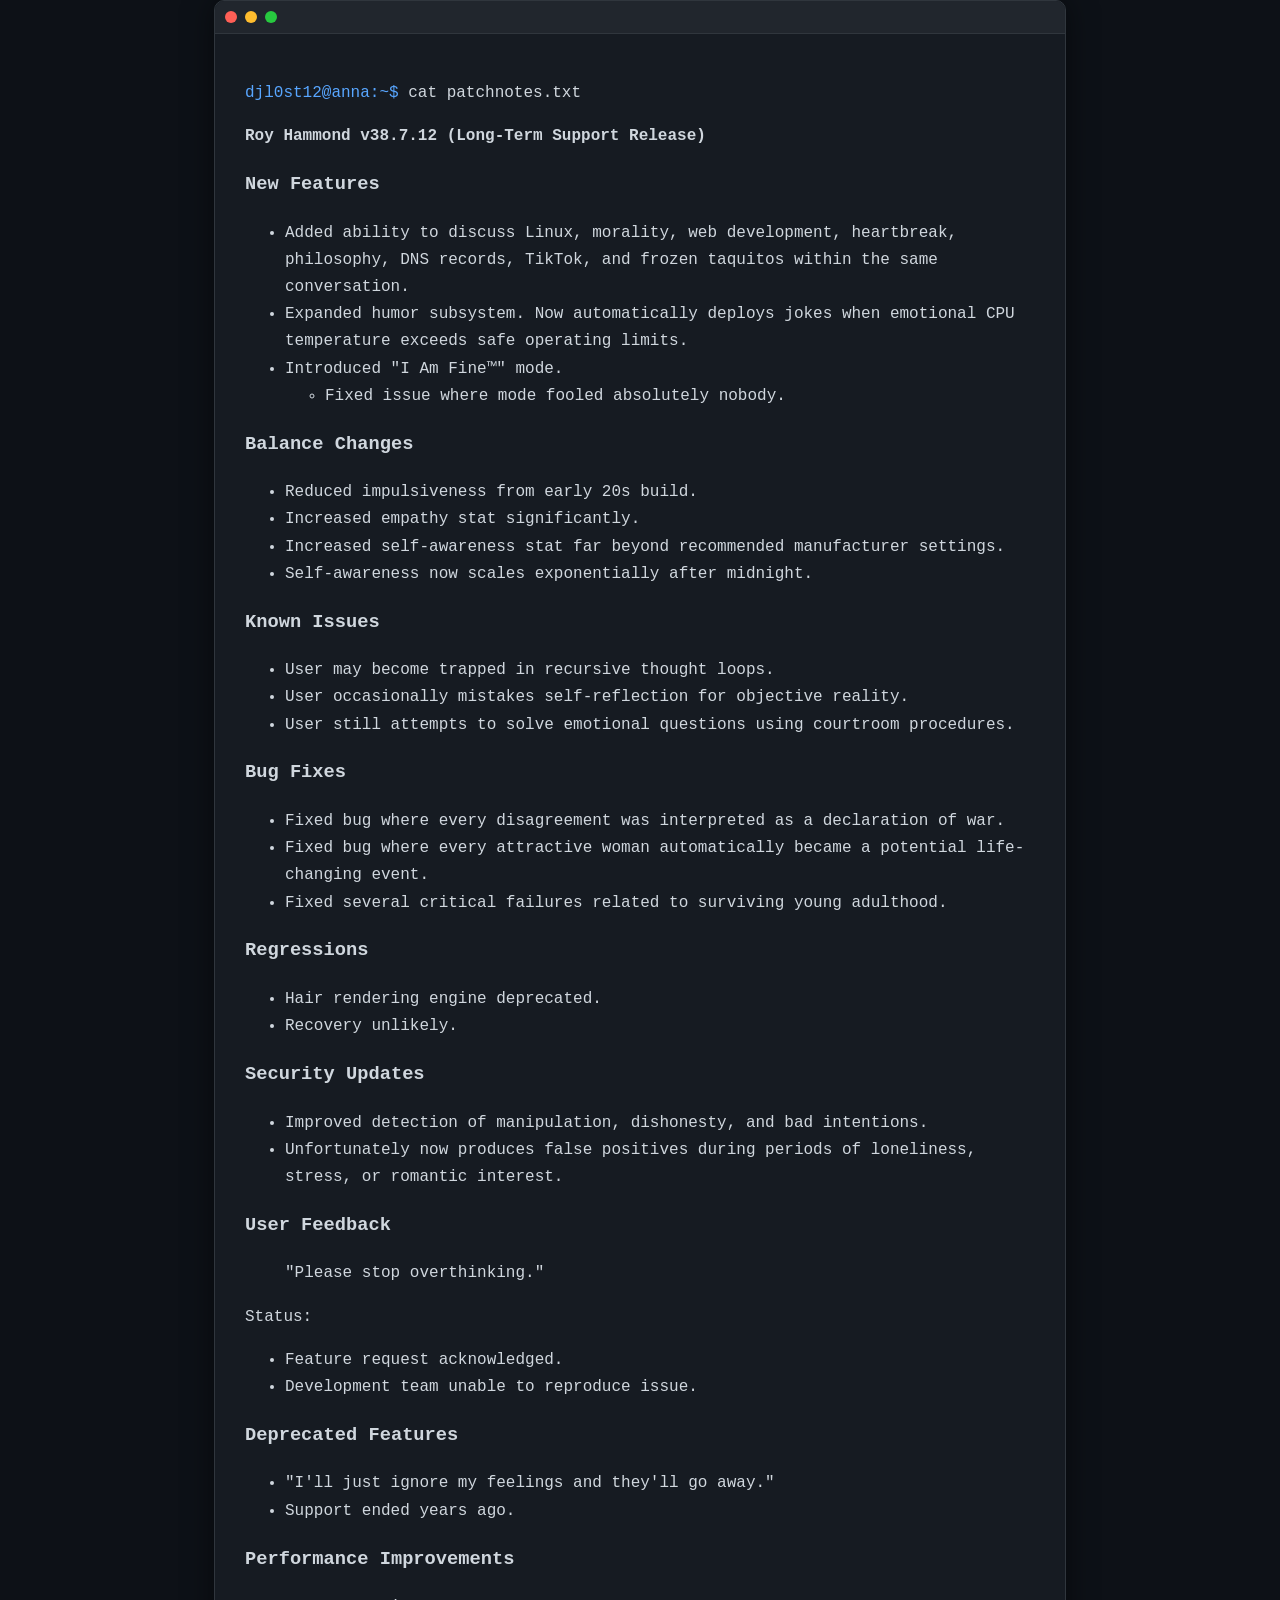
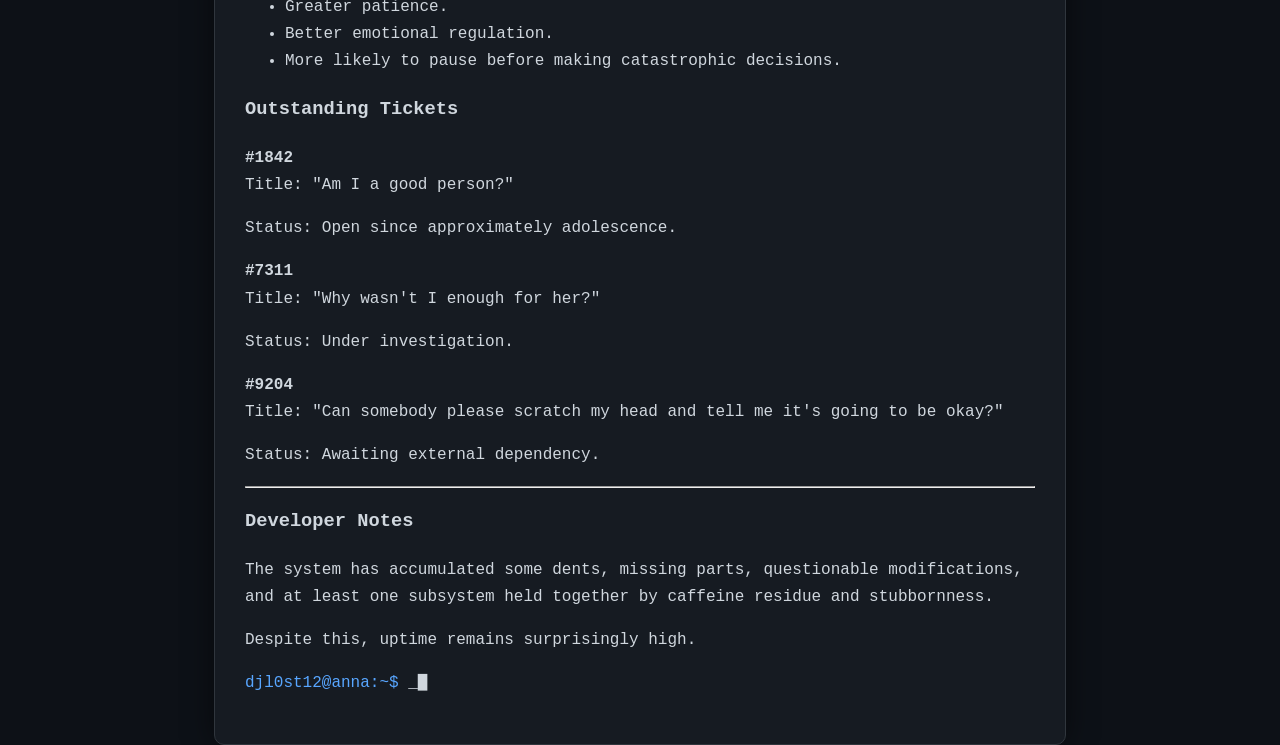
==== patchnotes.html @ 2cbc1fdf "added patchnotes" ====
<!doctype html>
<html lang="en">
  <head>
    <meta charset="UTF-8" />
    <meta name="viewport" content="width=device-width, initial-scale=1.0" />
    <meta name="description" content="" />
    <meta name="author" content="" />

    <title></title>

    <link rel="stylesheet" href="style.css" />
  </head>
  <body>
    <div class="terminal">
      <div class="topbar">
        <div class="dots">
          <div class="dot red"></div>
          <div class="dot yellow"></div>
          <div class="dot green"></div>
        </div>
      </div>

      <div class="content">
        <p><span class="prompt">djl0st12@anna:~$</span> cat patchnotes.txt</p>
        <p data-start="0" data-end="52"><strong data-start="0" data-end="52">Roy Hammond v38.7.12 (Long-Term Support Release)</strong></p>
        <h3 data-section-id="122b9lp" data-start="54" data-end="70">New Features</h3>
        <ul data-start="71" data-end="433">
          <li data-section-id="rduxk6" data-start="71" data-end="226">
            Added ability to discuss Linux, morality, web development, heartbreak, philosophy, DNS records, TikTok, and frozen taquitos within the
            same conversation.
          </li>
          <li data-section-id="ay2evv" data-start="227" data-end="348">
            Expanded humor subsystem. Now automatically deploys jokes when emotional CPU temperature exceeds safe operating limits.
          </li>
          <li data-section-id="16xnmmj" data-start="349" data-end="433">
            Introduced "I Am Fine™" mode.
            <ul data-start="383" data-end="433">
              <li data-section-id="i67y9r" data-start="383" data-end="433">Fixed issue where mode fooled absolutely nobody.</li>
            </ul>
          </li>
        </ul>
        <h3 data-section-id="gcwtmd" data-start="435" data-end="454">Balance Changes</h3>
        <ul data-start="455" data-end="676">
          <li data-section-id="y91ce7" data-start="455" data-end="500">Reduced impulsiveness from early 20s build.</li>
          <li data-section-id="35yv00" data-start="501" data-end="540">Increased empathy stat significantly.</li>
          <li data-section-id="1cykspz" data-start="541" data-end="618">
            Increased self-awareness stat far beyond recommended manufacturer settings.
          </li>
          <li data-section-id="sl8b0b" data-start="619" data-end="676">Self-awareness now scales exponentially after midnight.</li>
        </ul>
        <h3 data-section-id="ujaptr" data-start="678" data-end="694">Known Issues</h3>
        <ul data-start="695" data-end="895">
          <li data-section-id="bfdll4" data-start="695" data-end="748">User may become trapped in recursive thought loops.</li>
          <li data-section-id="9e0nkp" data-start="749" data-end="816">User occasionally mistakes self-reflection for objective reality.</li>
          <li data-section-id="29ew5o" data-start="817" data-end="895">
            User still attempts to solve emotional questions using courtroom procedures.
          </li>
        </ul>
        <h3 data-section-id="1egat7b" data-start="897" data-end="910">Bug Fixes</h3>
        <ul data-start="911" data-end="1155">
          <li data-section-id="uba2hx" data-start="911" data-end="988">
            Fixed bug where every disagreement was interpreted as a declaration of war.
          </li>
          <li data-section-id="1gu6094" data-start="989" data-end="1083">
            Fixed bug where every attractive woman automatically became a potential life-changing event.
          </li>
          <li data-section-id="oqsz2t" data-start="1084" data-end="1155">Fixed several critical failures related to surviving young adulthood.</li>
        </ul>
        <h3 data-section-id="1dmcr3u" data-start="1157" data-end="1172">Regressions</h3>
        <ul data-start="1173" data-end="1229">
          <li data-section-id="1yc92n5" data-start="1173" data-end="1208">Hair rendering engine deprecated.</li>
          <li data-section-id="1uybxz4" data-start="1209" data-end="1229">Recovery unlikely.</li>
        </ul>
        <h3 data-section-id="scksya" data-start="1231" data-end="1251">Security Updates</h3>
        <ul data-start="1252" data-end="1426">
          <li data-section-id="xkbcmu" data-start="1252" data-end="1321">Improved detection of manipulation, dishonesty, and bad intentions.</li>
          <li data-section-id="1dwympy" data-start="1322" data-end="1426">
            Unfortunately now produces false positives during periods of loneliness, stress, or romantic interest.
          </li>
        </ul>
        <h3 data-section-id="1q3r0ta" data-start="1428" data-end="1445">User Feedback</h3>
        <blockquote data-start="1446" data-end="1475">
          <p data-start="1448" data-end="1475">"Please stop overthinking."</p>
        </blockquote>
        <p data-start="1477" data-end="1484">Status:</p>
        <ul data-start="1485" data-end="1562">
          <li data-section-id="1mfqh13" data-start="1485" data-end="1516">Feature request acknowledged.</li>
          <li data-section-id="19id66u" data-start="1517" data-end="1562">Development team unable to reproduce issue.</li>
        </ul>
        <h3 data-section-id="1cbnsnk" data-start="1564" data-end="1587">Deprecated Features</h3>
        <ul data-start="1588" data-end="1668">
          <li data-section-id="127vxxr" data-start="1588" data-end="1641">"I'll just ignore my feelings and they'll go away."</li>
          <li data-section-id="zsdys2" data-start="1642" data-end="1668">Support ended years ago.</li>
        </ul>
        <h3 data-section-id="1w976n9" data-start="1670" data-end="1698">Performance Improvements</h3>
        <ul data-start="1699" data-end="1810">
          <li data-section-id="vkrdud" data-start="1699" data-end="1718">Greater patience.</li>
          <li data-section-id="1pxrp1w" data-start="1719" data-end="1749">Better emotional regulation.</li>
          <li data-section-id="m9ziue" data-start="1750" data-end="1810">More likely to pause before making catastrophic decisions.</li>
        </ul>
        <h3 data-section-id="1w15wk3" data-start="1812" data-end="1835">Outstanding Tickets</h3>
        <p data-start="1836" data-end="1874">
          <strong data-start="1836" data-end="1845">#1842</strong><br />
          Title: "Am I a good person?"
        </p>
        <p data-start="1876" data-end="1921">Status: Open since approximately adolescence.</p>
        <p data-start="1923" data-end="1970">
          <strong data-start="1923" data-end="1932">#7311</strong><br />
          Title: "Why wasn't I enough for her?"
        </p>
        <p data-start="1972" data-end="2000">Status: Under investigation.</p>
        <p data-start="2002" data-end="2091">
          <strong data-start="2002" data-end="2011">#9204</strong><br />
          Title: "Can somebody please scratch my head and tell me it's going to be okay?"
        </p>
        <p data-start="2093" data-end="2130">Status: Awaiting external dependency.</p>
        <hr data-start="2132" data-end="2135" />
        <h3 data-section-id="vjhaur" data-start="2137" data-end="2156">Developer Notes</h3>
        <p data-start="2158" data-end="2318">
          The system has accumulated some dents, missing parts, questionable modifications, and at least one subsystem held together by caffeine
          residue and stubbornness.
        </p>
        <p data-start="2320" data-end="2367">Despite this, uptime remains surprisingly high.</p>
        <p><span class="prompt">djl0st12@anna:~$</span> _<span class="cursor">█</span></p>
      </div>
    </div>
  </body>
</html>
---- style.css ----
body {
      margin: 0;
      background: #0d1117;
      color: #d0d7de;
      font-family: Consolas, monospace;
      display: flex;
      align-items: center;
      justify-content: center;
      min-height: 100vh;
      overflow-x: hidden;
      overflow-y: auto;
    }

    .terminal {
      width: 90%;
      max-width: 850px;
      background: #161b22;
      border: 1px solid #30363d;
      border-radius: 10px;
      box-shadow: 0 0 30px rgba(0,0,0,0.5);
      overflow: hidden;
    }

    .topbar {
      background: #21262d;
      padding: 10px;
      border-bottom: 1px solid #30363d;
    }

    .dots {
      display: flex;
      gap: 8px;
    }

    .dot {
      width: 12px;
      height: 12px;
      border-radius: 50%;
    }

    .red { background: #ff5f56; }
    .yellow { background: #ffbd2e; }
    .green { background: #27c93f; }

    .content {
      padding: 30px;
      line-height: 1.7;
    }

    .prompt {
      color: #58a6ff;
    }

    .cursor {
      display: inline-block;
      width: 10px;
      animation: blink 1s infinite;
    }

    @keyframes blink {
      50% { opacity: 0; }
    }

    .warning {
      color: #ffa657;
    }

    .good {
      color: #3fb950;
    }
    .terminal-nav {
  display: flex;
  flex-wrap: wrap;
  gap: 0.75rem;
  padding: 1rem 1.5rem;
  border-bottom: 1px solid #30363d;
  background: #161b22;
  font-family: Consolas, monospace;
}

.terminal-nav a {
  color: #d0d7de;
  text-decoration: none;
}

.terminal-nav a:hover,
.terminal-nav a:focus {
  color: #58a6ff;
  text-decoration: underline;
}

.terminal-nav a::before {
  content: "./";
  color: #3fb950;
}
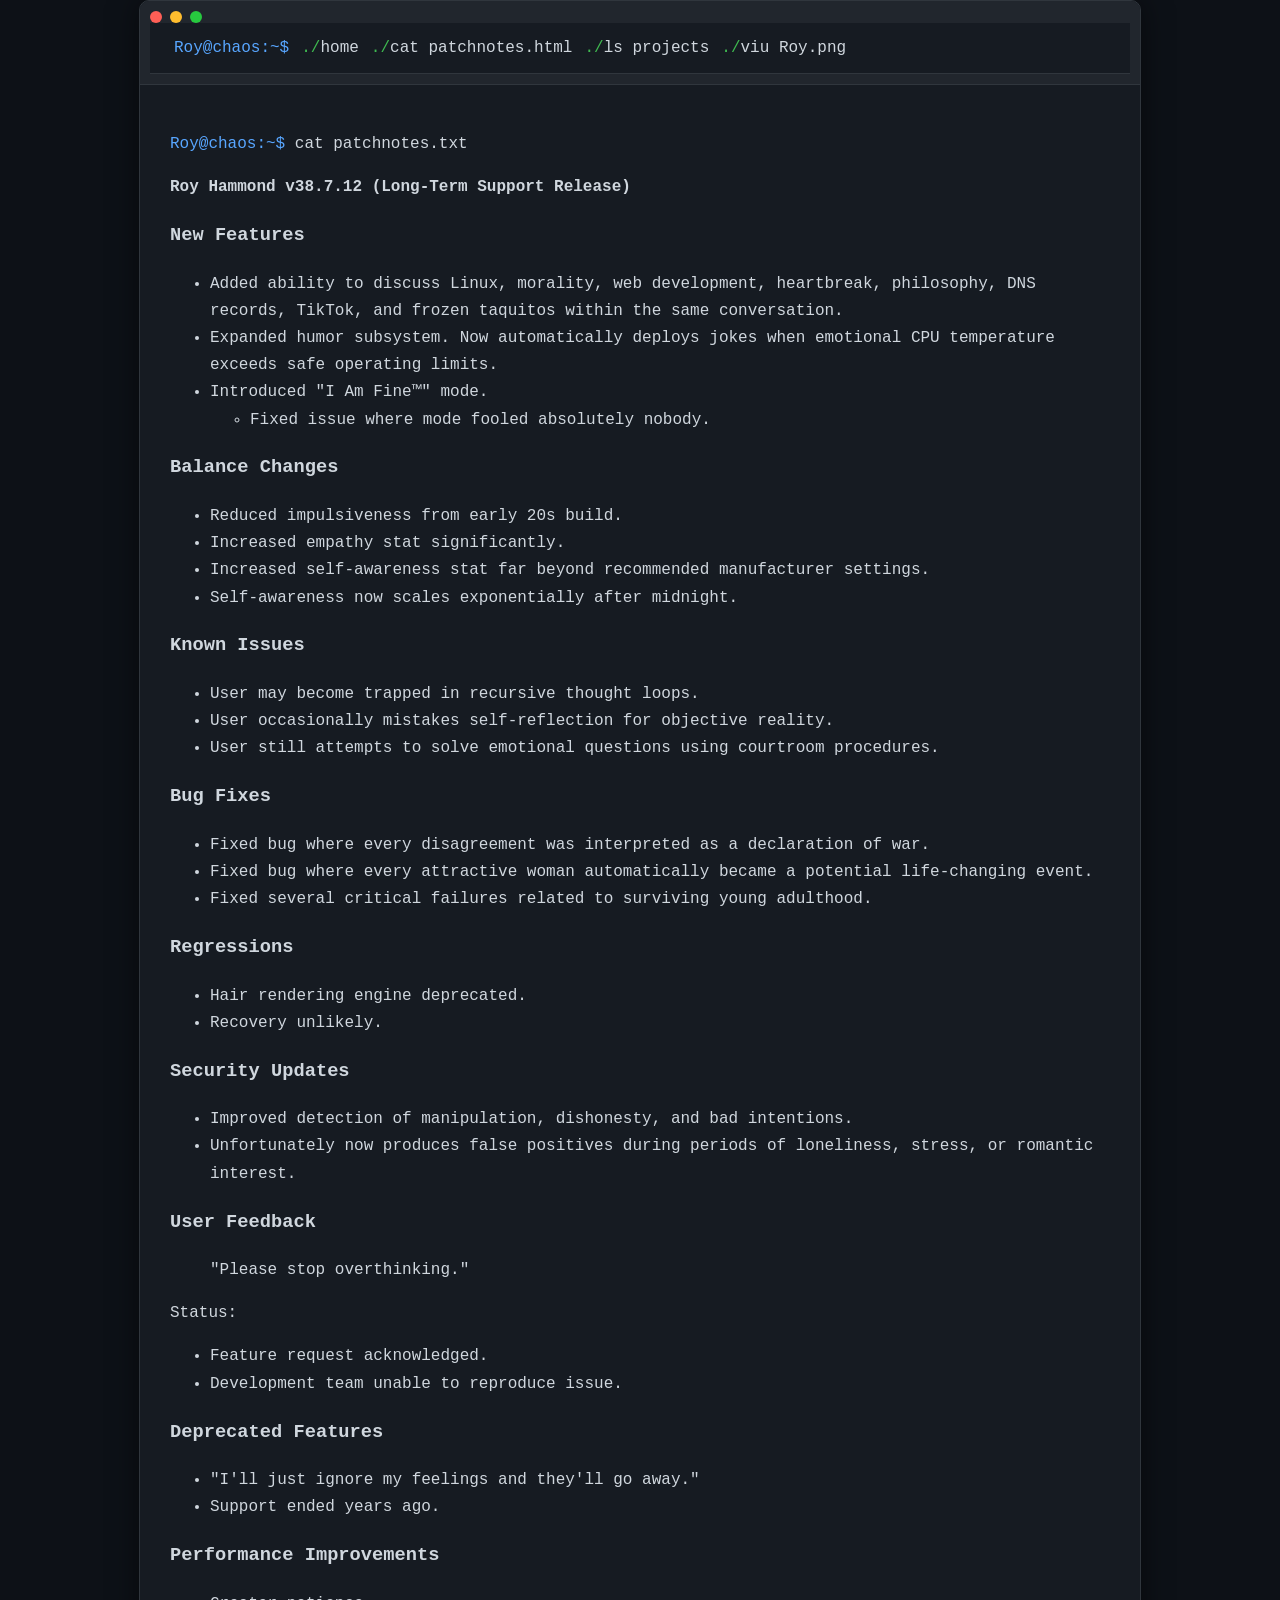
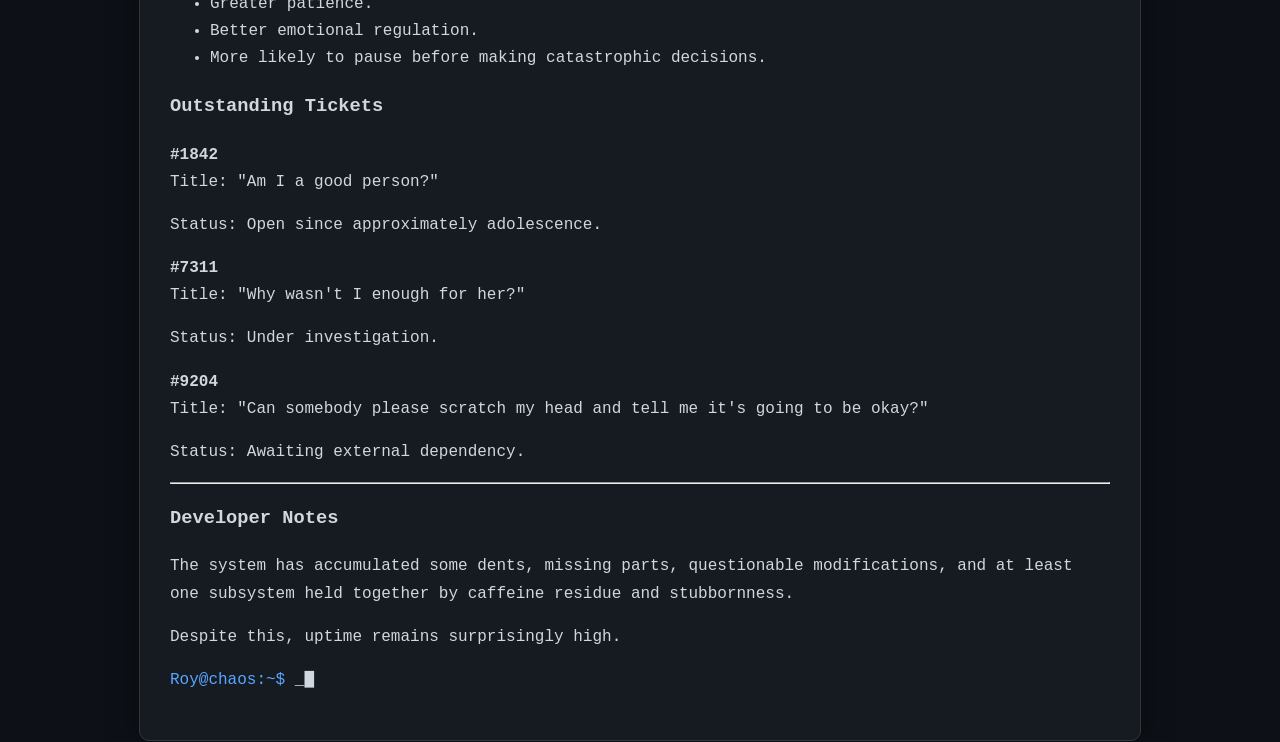
==== commit 25899b01: "added styling and patchnotes" ====
--- a/patchnotes.html
+++ b/patchnotes.html
@@ -10,7 +10,7 @@
 
     <link rel="stylesheet" href="style.css" />
   </head>
-  <body>
+  <body class="body2">
     <div class="terminal">
       <div class="topbar">
         <div class="dots">
@@ -18,10 +18,17 @@
           <div class="dot yellow"></div>
           <div class="dot green"></div>
         </div>
+        <nav class="terminal-nav" aria-label="Site navigation">
+          <span class="prompt">Roy@chaos:~$</span>
+          <a href="/">home</a>
+          <a href="patchnotes.html">cat patchnotes.html</a>
+          <a href="/projects/">ls projects</a>
+          <a href="/assets/hero.png">viu Roy.png</a>
+        </nav>
       </div>
 
       <div class="content">
-        <p><span class="prompt">djl0st12@anna:~$</span> cat patchnotes.txt</p>
+        <p><span class="prompt">Roy@chaos:~$</span> cat patchnotes.txt</p>
         <p data-start="0" data-end="52"><strong data-start="0" data-end="52">Roy Hammond v38.7.12 (Long-Term Support Release)</strong></p>
         <h3 data-section-id="122b9lp" data-start="54" data-end="70">New Features</h3>
         <ul data-start="71" data-end="433">
@@ -121,7 +128,7 @@
           residue and stubbornness.
         </p>
         <p data-start="2320" data-end="2367">Despite this, uptime remains surprisingly high.</p>
-        <p><span class="prompt">djl0st12@anna:~$</span> _<span class="cursor">█</span></p>
+        <p><span class="prompt">Roy@chaos:~$</span> _<span class="cursor">█</span></p>
       </div>
     </div>
   </body>
--- a/style.css
+++ b/style.css
@@ -1,4 +1,19 @@
 body {
+      margin: 0;
+      background-image: url("assets/mint.png");
+      background-repeat: no-repeat;
+      background-size: cover;
+      /*background: #0d1117;*/
+      color: #d0d7de;
+      font-family: Consolas, monospace;
+      display: flex;
+      align-items: center;
+      justify-content: center;
+      min-height: 100vh;
+      overflow-x: hidden;
+      overflow-y: auto;
+    }
+    .body2 {
       margin: 0;
       background: #0d1117;
       color: #d0d7de;
@@ -10,10 +25,9 @@
       overflow-x: hidden;
       overflow-y: auto;
     }
-
     .terminal {
-      width: 90%;
-      max-width: 850px;
+      width: 95%;
+      max-width: 1000px;
       background: #161b22;
       border: 1px solid #30363d;
       border-radius: 10px;
